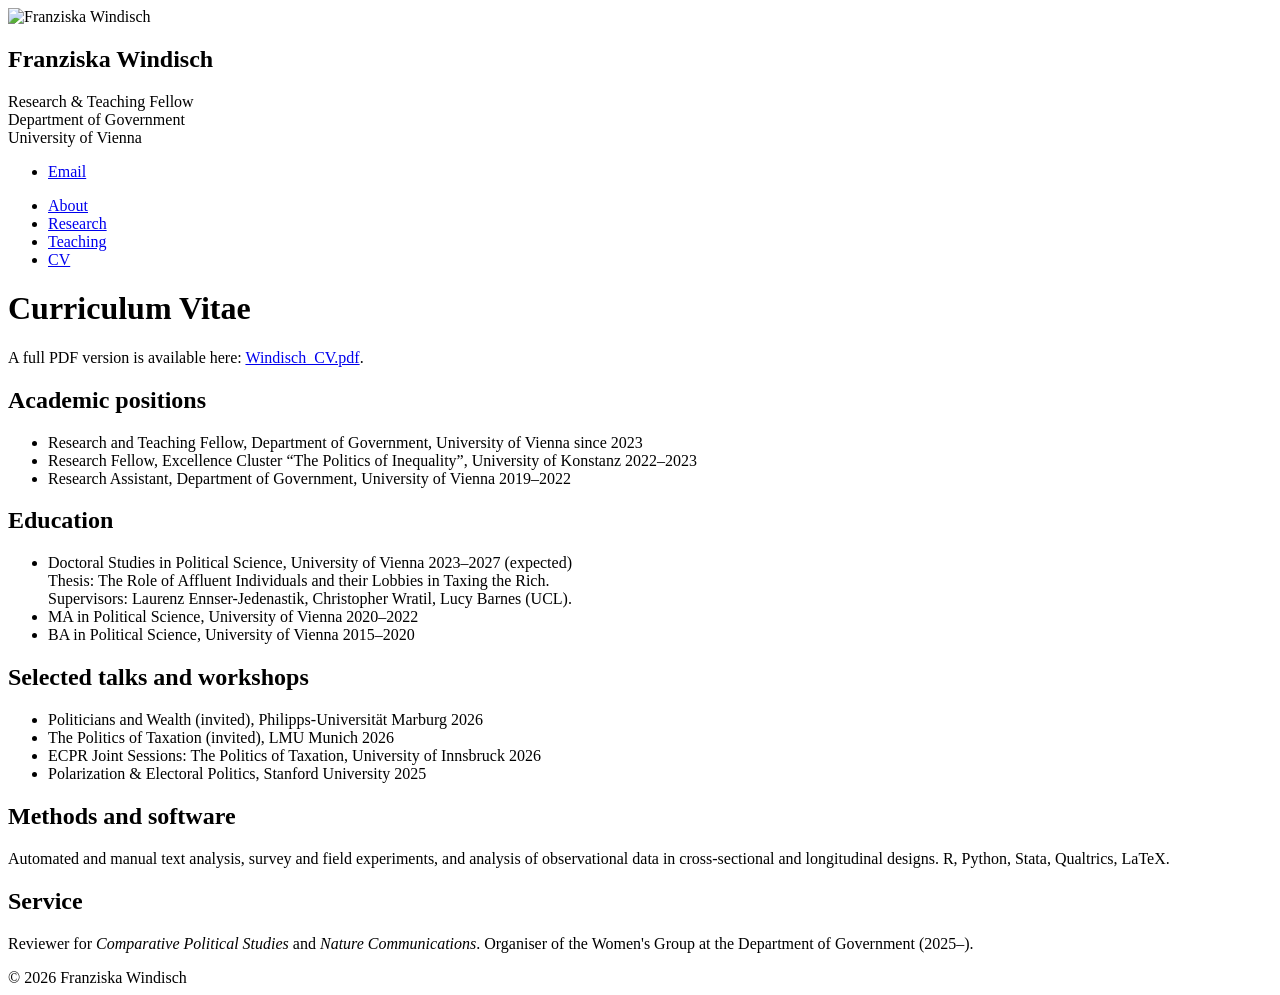
==== cv.html @ 214e775a "Add files via upload" ====
<!DOCTYPE html>
<html lang="en">
<head>
  <meta charset="utf-8">
  <meta name="viewport" content="width=device-width, initial-scale=1">
  <title>CV — Franziska Windisch</title>
  <link rel="preconnect" href="https://fonts.googleapis.com">
  <link rel="preconnect" href="https://fonts.gstatic.com" crossorigin>
  <link href="https://fonts.googleapis.com/css2?family=Source+Serif+4:ital,opsz,wght@0,8..60,400;0,8..60,500;0,8..60,600;1,8..60,400&display=swap" rel="stylesheet">
  <link rel="stylesheet" href="assets/css/style.css">
</head>
<body>
  <div class="wrap">

    <aside class="panel">
      <img class="panel__photo" src="assets/img/headshot.jpg" alt="Franziska Windisch">
      <h1 class="panel__name">Franziska Windisch</h1>
      <p class="panel__role">
        Research &amp; Teaching Fellow<br>
        Department of Government<br>
        University of Vienna
      </p>
      <ul class="panel__links">
        <li><a href="mailto:franziska.windisch@univie.ac.at">Email</a></li>
      </ul>
      <ul class="nav">
        <li><a href="index.html">About</a></li>
        <li><a href="research.html">Research</a></li>
        <li><a href="teaching.html">Teaching</a></li>
        <li><a href="cv.html" class="is-active">CV</a></li>
      </ul>
    </aside>

    <main class="content">
      <h1>Curriculum Vitae</h1>

      <p>A full PDF version is available here:
      <a href="assets/cv.pdf">Windisch_CV.pdf</a>.</p>

      <h2>Academic positions</h2>
      <ul class="plain-list">
        <li class="pub"><span class="pub__title">Research and Teaching Fellow</span>, Department of Government, University of Vienna <span class="pub__meta">since 2023</span></li>
        <li class="pub"><span class="pub__title">Research Fellow</span>, Excellence Cluster &ldquo;The Politics of Inequality&rdquo;, University of Konstanz <span class="pub__meta">2022&ndash;2023</span></li>
        <li class="pub"><span class="pub__title">Research Assistant</span>, Department of Government, University of Vienna <span class="pub__meta">2019&ndash;2022</span></li>
      </ul>

      <h2>Education</h2>
      <ul class="plain-list">
        <li class="pub"><span class="pub__title">Doctoral Studies in Political Science</span>, University of Vienna <span class="pub__meta">2023&ndash;2027 (expected)</span><br>
        Thesis: The Role of Affluent Individuals and their Lobbies in Taxing the Rich.<br>
        Supervisors: Laurenz Ennser-Jedenastik, Christopher Wratil, Lucy Barnes (UCL).</li>
        <li class="pub"><span class="pub__title">MA in Political Science</span>, University of Vienna <span class="pub__meta">2020&ndash;2022</span></li>
        <li class="pub"><span class="pub__title">BA in Political Science</span>, University of Vienna <span class="pub__meta">2015&ndash;2020</span></li>
      </ul>

      <h2>Selected talks and workshops</h2>
      <ul class="plain-list">
        <li class="pub">Politicians and Wealth (invited), Philipps-Universität Marburg <span class="pub__meta">2026</span></li>
        <li class="pub">The Politics of Taxation (invited), LMU Munich <span class="pub__meta">2026</span></li>
        <li class="pub">ECPR Joint Sessions: The Politics of Taxation, University of Innsbruck <span class="pub__meta">2026</span></li>
        <li class="pub">Polarization &amp; Electoral Politics, Stanford University <span class="pub__meta">2025</span></li>
      </ul>

      <h2>Methods and software</h2>
      <p>Automated and manual text analysis, survey and field experiments, and
      analysis of observational data in cross-sectional and longitudinal designs.
      R, Python, Stata, Qualtrics, LaTeX.</p>

      <h2>Service</h2>
      <p>Reviewer for <em>Comparative Political Studies</em> and
      <em>Nature Communications</em>. Organiser of the Women's Group at the
      Department of Government (2025&ndash;).</p>

    </main>

    <footer class="site">
      © <span id="yr"></span> Franziska Windisch
    </footer>
  </div>
  <script>document.getElementById('yr').textContent = new Date().getFullYear();</script>
</body>
</html>
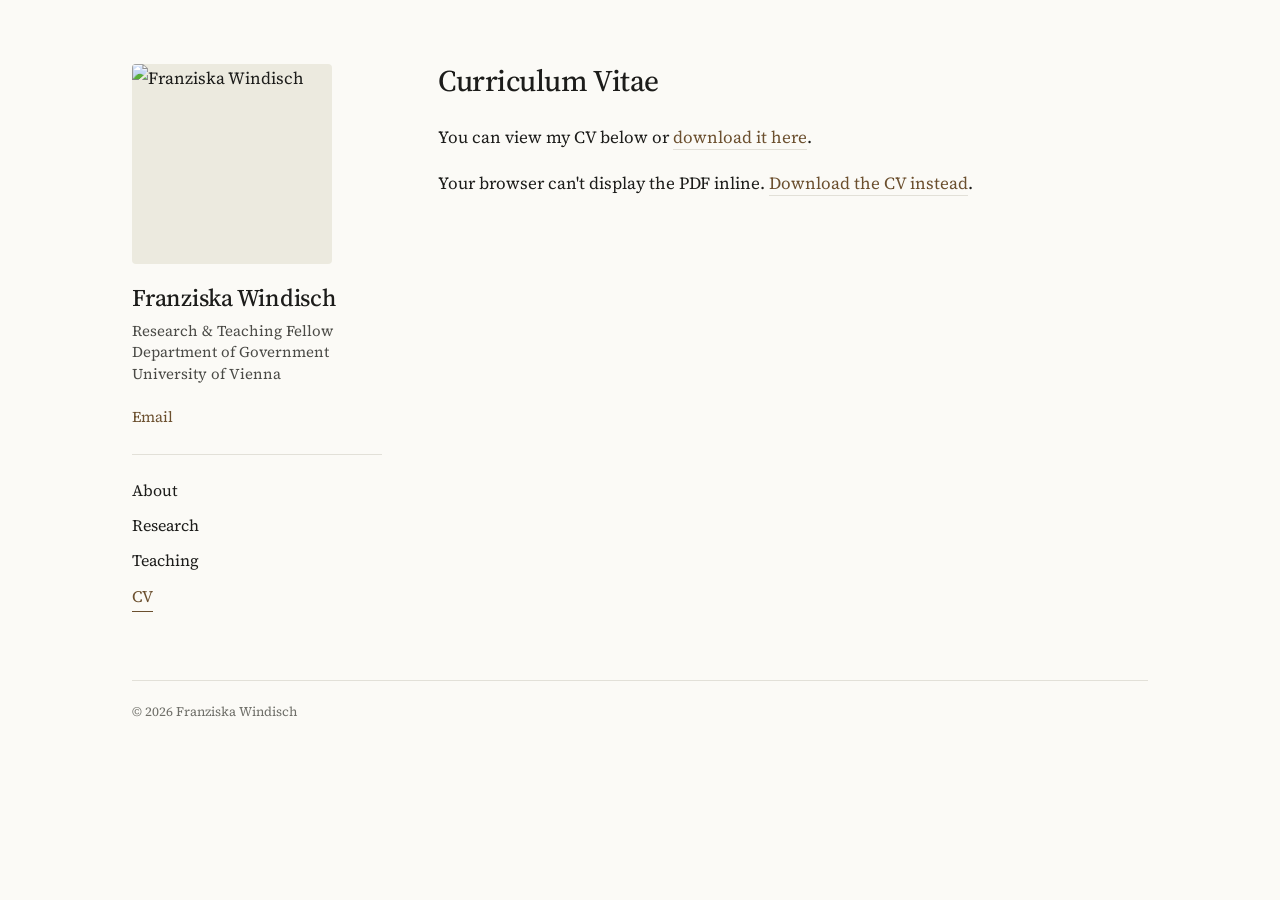
==== commit 73a9f835: "Add files via upload" ====
--- a/cv.html
+++ b/cv.html
@@ -34,43 +34,13 @@
     <main class="content">
       <h1>Curriculum Vitae</h1>
 
-      <p>A full PDF version is available here:
-      <a href="assets/cv.pdf">Windisch_CV.pdf</a>.</p>
+      <p>You can view my CV below or
+      <a href="assets/cv.pdf">download it here</a>.</p>
 
-      <h2>Academic positions</h2>
-      <ul class="plain-list">
-        <li class="pub"><span class="pub__title">Research and Teaching Fellow</span>, Department of Government, University of Vienna <span class="pub__meta">since 2023</span></li>
-        <li class="pub"><span class="pub__title">Research Fellow</span>, Excellence Cluster &ldquo;The Politics of Inequality&rdquo;, University of Konstanz <span class="pub__meta">2022&ndash;2023</span></li>
-        <li class="pub"><span class="pub__title">Research Assistant</span>, Department of Government, University of Vienna <span class="pub__meta">2019&ndash;2022</span></li>
-      </ul>
-
-      <h2>Education</h2>
-      <ul class="plain-list">
-        <li class="pub"><span class="pub__title">Doctoral Studies in Political Science</span>, University of Vienna <span class="pub__meta">2023&ndash;2027 (expected)</span><br>
-        Thesis: The Role of Affluent Individuals and their Lobbies in Taxing the Rich.<br>
-        Supervisors: Laurenz Ennser-Jedenastik, Christopher Wratil, Lucy Barnes (UCL).</li>
-        <li class="pub"><span class="pub__title">MA in Political Science</span>, University of Vienna <span class="pub__meta">2020&ndash;2022</span></li>
-        <li class="pub"><span class="pub__title">BA in Political Science</span>, University of Vienna <span class="pub__meta">2015&ndash;2020</span></li>
-      </ul>
-
-      <h2>Selected talks and workshops</h2>
-      <ul class="plain-list">
-        <li class="pub">Politicians and Wealth (invited), Philipps-Universität Marburg <span class="pub__meta">2026</span></li>
-        <li class="pub">The Politics of Taxation (invited), LMU Munich <span class="pub__meta">2026</span></li>
-        <li class="pub">ECPR Joint Sessions: The Politics of Taxation, University of Innsbruck <span class="pub__meta">2026</span></li>
-        <li class="pub">Polarization &amp; Electoral Politics, Stanford University <span class="pub__meta">2025</span></li>
-      </ul>
-
-      <h2>Methods and software</h2>
-      <p>Automated and manual text analysis, survey and field experiments, and
-      analysis of observational data in cross-sectional and longitudinal designs.
-      R, Python, Stata, Qualtrics, LaTeX.</p>
-
-      <h2>Service</h2>
-      <p>Reviewer for <em>Comparative Political Studies</em> and
-      <em>Nature Communications</em>. Organiser of the Women's Group at the
-      Department of Government (2025&ndash;).</p>
-
+      <object data="assets/cv.pdf" type="application/pdf" class="cv-embed">
+        <p>Your browser can't display the PDF inline.
+        <a href="assets/cv.pdf">Download the CV instead</a>.</p>
+      </object>
     </main>
 
     <footer class="site">
--- a/assets/css/style.css
+++ b/assets/css/style.css
@@ -0,0 +1,287 @@
+/* ---------------------------------------------------------------
+   Franziska Windisch — academic homepage
+   Type: Source Serif 4 throughout
+   Layout: fixed left panel + content column, five pages
+----------------------------------------------------------------- */
+
+:root {
+  --maxw: 1080px;
+  --panel-w: 250px;
+  --gap: 56px;
+
+  --ink:      #1c1c1a;
+  --ink-soft: #4a4a46;
+  --ink-mute: #6f6f69;
+  --line:     #e2e0d8;
+  --line-soft:#eeece5;
+  --bg:       #fbfaf6;
+  --panel-bg: #fbfaf6;
+  --accent:   #6b4f2e;   /* muted academic brown, adjustable */
+  --accent-h: #8a6a41;
+}
+
+* { box-sizing: border-box; }
+
+html { -webkit-text-size-adjust: 100%; }
+
+body {
+  margin: 0;
+  background: var(--bg);
+  color: var(--ink);
+  font-family: "Source Serif 4", Georgia, "Times New Roman", serif;
+  font-size: 17px;
+  line-height: 1.65;
+  font-weight: 400;
+  -webkit-font-smoothing: antialiased;
+  text-rendering: optimizeLegibility;
+}
+
+.wrap {
+  max-width: var(--maxw);
+  margin: 0 auto;
+  padding: 64px 32px 96px;
+  display: grid;
+  grid-template-columns: var(--panel-w) 1fr;
+  column-gap: var(--gap);
+  align-items: start;
+}
+
+/* -------------------- left panel -------------------- */
+
+.panel {
+  position: sticky;
+  top: 64px;
+}
+
+.panel__photo {
+  width: 100%;
+  max-width: 200px;
+  aspect-ratio: 1 / 1;
+  object-fit: cover;
+  border-radius: 4px;
+  background: #eceadf;
+  display: block;
+  margin-bottom: 20px;
+}
+
+.panel__name {
+  font-size: 24px;
+  font-weight: 500;
+  line-height: 1.15;
+  margin: 0 0 8px;
+  letter-spacing: -0.01em;
+}
+
+.panel__role {
+  font-size: 15px;
+  color: var(--ink-soft);
+  line-height: 1.45;
+  margin: 0 0 20px;
+}
+
+.panel__role a { color: var(--ink-soft); }
+
+.panel__links {
+  list-style: none;
+  margin: 0 0 24px;
+  padding: 0;
+  font-size: 15px;
+}
+
+.panel__links li { margin: 0 0 6px; }
+
+.panel__links a {
+  color: var(--accent);
+  text-decoration: none;
+  border-bottom: 1px solid transparent;
+  transition: border-color .15s ease;
+}
+
+.panel__links a:hover { border-bottom-color: var(--accent); }
+
+/* -------------------- navigation -------------------- */
+
+.nav {
+  list-style: none;
+  margin: 0;
+  padding: 20px 0 0;
+  border-top: 1px solid var(--line);
+  font-size: 16px;
+}
+
+.nav li { margin: 0 0 4px; }
+
+.nav a {
+  color: var(--ink);
+  text-decoration: none;
+  padding: 2px 0;
+  display: inline-block;
+  border-bottom: 1px solid transparent;
+  transition: border-color .15s ease, color .15s ease;
+}
+
+.nav a:hover { color: var(--accent); }
+
+.nav a.is-active {
+  color: var(--accent);
+  border-bottom-color: var(--accent);
+}
+
+/* -------------------- content -------------------- */
+
+.content { max-width: 660px; }
+
+.content h1 {
+  font-size: 30px;
+  font-weight: 500;
+  letter-spacing: -0.015em;
+  margin: 0 0 24px;
+  line-height: 1.15;
+}
+
+.content h2 {
+  font-size: 21px;
+  font-weight: 500;
+  margin: 40px 0 12px;
+  letter-spacing: -0.01em;
+}
+
+.content h3 {
+  font-size: 17px;
+  font-weight: 500;
+  margin: 28px 0 6px;
+}
+
+.content p { margin: 0 0 18px; }
+
+.content a {
+  color: var(--accent);
+  text-decoration: none;
+  border-bottom: 1px solid var(--line);
+  transition: border-color .15s ease;
+}
+
+.content a:hover { border-bottom-color: var(--accent); }
+
+.content strong { font-weight: 500; }
+
+.lead { font-size: 19px; line-height: 1.6; }
+
+hr {
+  border: 0;
+  border-top: 1px solid var(--line);
+  margin: 40px 0;
+}
+
+/* publication / list items */
+
+.pub-list, .plain-list {
+  list-style: none;
+  margin: 0;
+  padding: 0;
+}
+
+.pub {
+  padding: 18px 0;
+  border-bottom: 1px solid var(--line-soft);
+}
+
+.pub:last-child { border-bottom: 0; }
+
+.pub__title { font-weight: 500; }
+
+.pub__meta {
+  color: var(--ink-mute);
+  font-size: 15px;
+  font-style: italic;
+}
+
+.pub__venue { font-style: italic; }
+
+details.abstract {
+  margin-top: 8px;
+  font-size: 15px;
+}
+
+details.abstract summary {
+  cursor: pointer;
+  color: var(--accent);
+  font-size: 14px;
+  list-style: none;
+  user-select: none;
+}
+
+details.abstract summary::-webkit-details-marker { display: none; }
+
+details.abstract summary::before {
+  content: "▸ Abstract";
+}
+
+details.abstract[open] summary::before {
+  content: "▾ Abstract";
+}
+
+details.abstract p {
+  color: var(--ink-soft);
+  margin-top: 8px;
+  padding-left: 2px;
+}
+
+.tag {
+  display: inline-block;
+  font-size: 13px;
+  color: var(--ink-mute);
+  border: 1px solid var(--line);
+  border-radius: 3px;
+  padding: 1px 8px;
+  margin-right: 6px;
+}
+
+.note {
+  background: #f4f2ea;
+  border-left: 3px solid var(--accent);
+  padding: 12px 16px;
+  font-size: 15px;
+  color: var(--ink-soft);
+  margin: 0 0 20px;
+  border-radius: 0 4px 4px 0;
+}
+
+.talks { list-style: none; padding: 0; margin: 0; font-size: 16px; }
+.talks li { padding: 6px 0; border-bottom: 1px solid var(--line-soft); }
+.talks .date { color: var(--ink-mute); font-size: 14px; display: inline-block; min-width: 92px; }
+
+footer.site {
+  grid-column: 1 / -1;
+  margin-top: 64px;
+  padding-top: 20px;
+  border-top: 1px solid var(--line);
+  font-size: 13px;
+  color: var(--ink-mute);
+}
+
+/* -------------------- responsive -------------------- */
+
+@media (max-width: 760px) {
+  .wrap {
+    grid-template-columns: 1fr;
+    row-gap: 40px;
+    padding: 40px 22px 72px;
+  }
+  .panel { position: static; }
+  .panel__photo { max-width: 130px; }
+  .content, .content h1 { max-width: none; }
+  .content h1 { font-size: 26px; }
+  body { font-size: 16px; }
+  .nav {
+    display: flex;
+    flex-wrap: wrap;
+    gap: 4px 20px;
+    padding-top: 16px;
+  }
+  .nav li { margin: 0; }
+}
+
+@media (prefers-reduced-motion: reduce) {
+  * { transition: none !important; }
+}
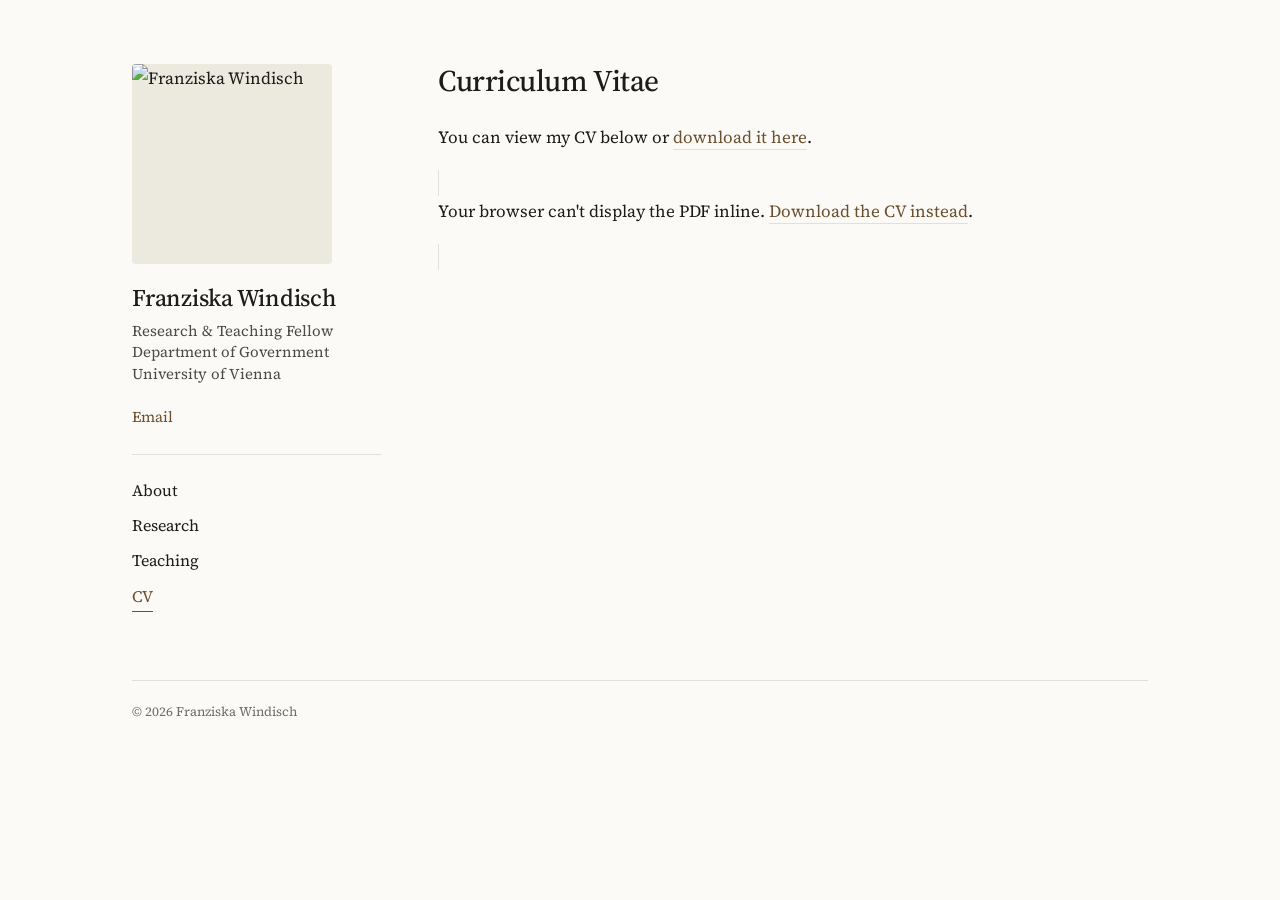
==== commit aa51fc10: "Add files via upload" ====
--- a/cv.html
+++ b/cv.html
@@ -13,7 +13,7 @@
   <div class="wrap">
 
     <aside class="panel">
-      <img class="panel__photo" src="assets/img/headshot.jpg" alt="Franziska Windisch">
+      <img class="panel__photo" src="assets/css/headshot.jpg" alt="Franziska Windisch">
       <h1 class="panel__name">Franziska Windisch</h1>
       <p class="panel__role">
         Research &amp; Teaching Fellow<br>
--- a/assets/css/style.css
+++ b/assets/css/style.css
@@ -285,3 +285,16 @@
 @media (prefers-reduced-motion: reduce) {
   * { transition: none !important; }
 }
+
+/* Embedded CV PDF viewer */
+.cv-embed {
+  width: 100%;
+  height: 800px;
+  border: 1px solid var(--line, #e2e0d8);
+  border-radius: 4px;
+  margin-top: 8px;
+  background: #f4f2ea;
+}
+@media (max-width: 760px) {
+  .cv-embed { height: 60vh; }
+}
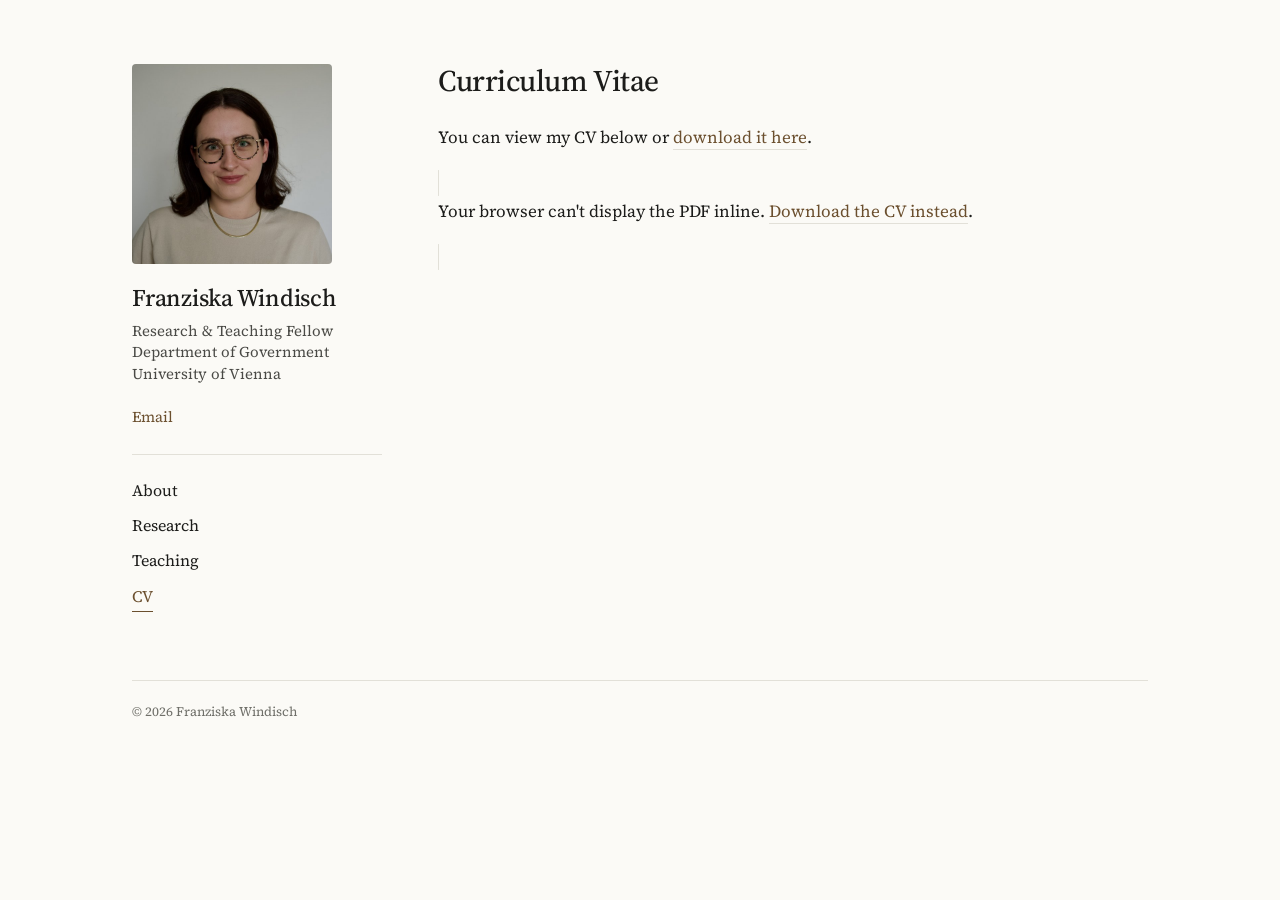
==== commit 74aefb15: "Add files via upload" ====
--- a/cv.html
+++ b/cv.html
@@ -13,7 +13,7 @@
   <div class="wrap">
 
     <aside class="panel">
-      <img class="panel__photo" src="assets/css/headshot.jpg" alt="Franziska Windisch">
+      <img class="panel__photo" src="assets/headshot.jpg" alt="Franziska Windisch">
       <h1 class="panel__name">Franziska Windisch</h1>
       <p class="panel__role">
         Research &amp; Teaching Fellow<br>
